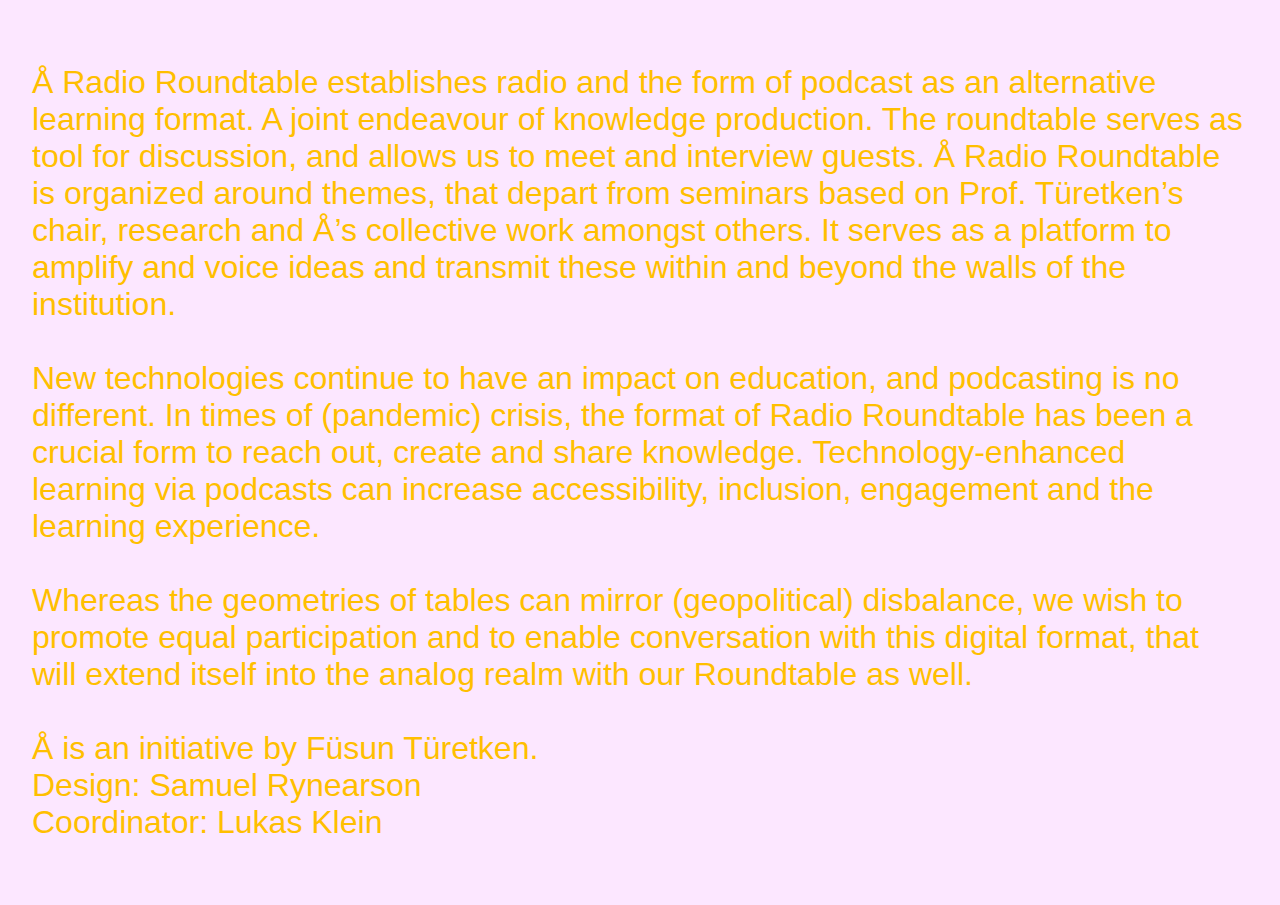
==== about.html @ 660b525c "Add files via upload" ====
<!DOCTYPE html>
<html lang="en">
<head>
    <meta charset="UTF-8">
    <meta http-equiv="X-UA-Compatible" content="IE=edge">
    <meta name="viewport" content="width=device-width, initial-scale=1.0">
    <title>Document</title>
    <link rel="stylesheet" href="styles.css">
</head>
<body>

<p>
        Å Radio Roundtable establishes radio and the form of podcast as an alternative learning format. A joint endeavour of knowledge production. The roundtable serves as tool for discussion, and allows us to meet and interview guests. Å Radio Roundtable is organized around themes, that depart from seminars based on Prof. Türetken’s chair, research and Å’s collective work amongst others. It serves as a platform to amplify and voice ideas and transmit these within and beyond the walls of the institution.
<br>
<br>
New technologies continue to have an impact on education, and podcasting is no different. In times of (pandemic) crisis, the format of Radio Roundtable has been a crucial form to reach out, create and share knowledge. Technology-enhanced learning via podcasts can increase accessibility, inclusion, engagement and the learning experience.
<br>
<br>
Whereas the geometries of tables can mirror (geopolitical) disbalance, we wish to promote equal participation and to enable conversation with this digital format, that will extend itself into the analog realm with our Roundtable as well.
<br>
<br>
Å is an initiative by Füsun Türetken. 
<br>
Design: Samuel Rynearson
<br>
Coordinator: Lukas Klein


    </p>
</body>
</html>
---- styles.css ----
html {
    scroll-behavior: smooth;
    -webkit-font-smoothing: antialiased;
    -moz-osx-font-smoothing: grayscale;
    text-rendering: optimizeLegibility;
  }

body {
    margin: 0;
    font-family: 'IBM Plex Sans', sans-serif;  
    background-color: #FCE7FF;
  }

  .center-me {
    display: flex;
    justify-content: center;
    align-items: center;
    font-size: 35em;
    height: 100vh;
    color: #363636;
    flex-wrap: nowrap;
  }

  .center-me-3 {
    display: flex;
    justify-content: center;
    align-items: center;
    font-size: 30em;
    height: 100vh;
    color: #FCE7FF;
    flex-wrap: nowrap;
    background-color: #ffbf00;
  }

  .small {
    font-size: 5em;
  }

  .center-me-2 {
    display: flex;
    justify-content: center;
    align-items: center;
    font-size: 12em;
    height: 100vh;
  }
  /* a {
    padding: .08em;
  } */

  a:link {
    color:#FCE7FF;
    text-decoration: none;
    font-weight: 200;
    
  }
  
  /* visited link */
  a:visited {
    color: #FCE7FF;
    text-decoration: none;
    
  }
  
  /* mouse over link */
  a:hover {
    color: #92ff8f;
    text-decoration: none;
    
    
  }
  
  /* selected link */
  a:active {
    color: #FCE7FF;
    text-decoration: none;
    
  }

.links {
    font-size: .05em;
    display: block;
    color: #FCE7FF;

}

.links a{
    margin: .7em;
    
}

#a {
    color: #ffbf00;
    font-weight: 400;

}

#a:hover {
    color: #92ff8f;
}

p {
    font-size: 2em;
    padding: 1em;
    color: #ffbf00;
}
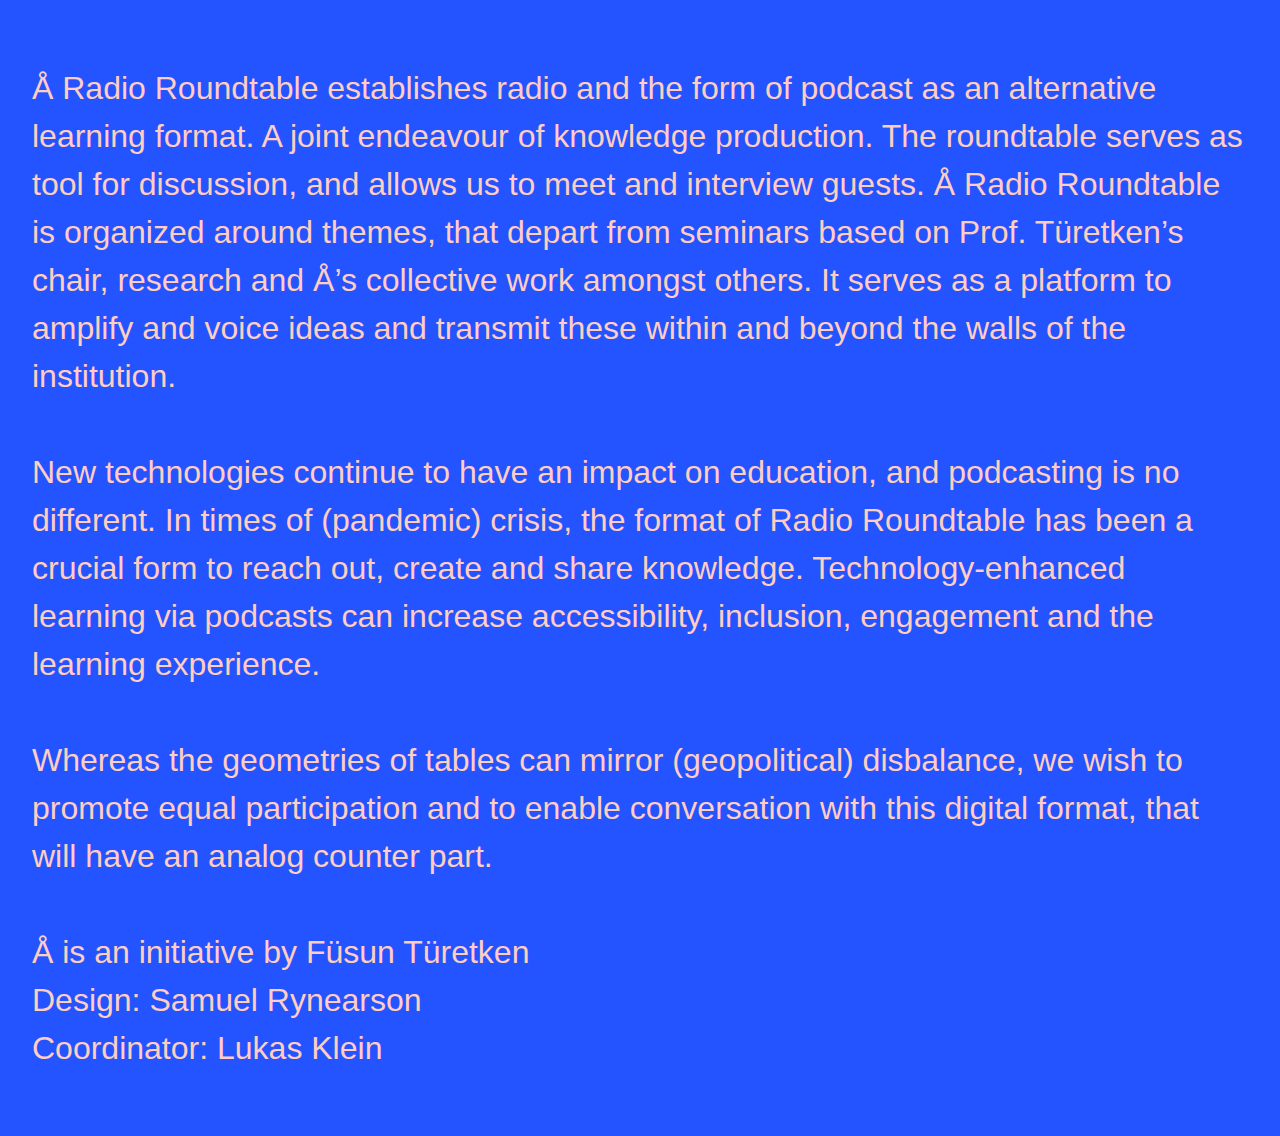
==== commit 63b2dd40: "Add files via upload" ====
--- a/about.html
+++ b/about.html
@@ -6,6 +6,8 @@
     <meta name="viewport" content="width=device-width, initial-scale=1.0">
     <title>Document</title>
     <link rel="stylesheet" href="styles.css">
+    <link rel="stylesheet" href="about.css">
+    <meta name="viewport" content="width=device-width, intial-scale=1">
 </head>
 <body>
 
@@ -16,10 +18,10 @@
 New technologies continue to have an impact on education, and podcasting is no different. In times of (pandemic) crisis, the format of Radio Roundtable has been a crucial form to reach out, create and share knowledge. Technology-enhanced learning via podcasts can increase accessibility, inclusion, engagement and the learning experience.
 <br>
 <br>
-Whereas the geometries of tables can mirror (geopolitical) disbalance, we wish to promote equal participation and to enable conversation with this digital format, that will extend itself into the analog realm with our Roundtable as well.
+Whereas the geometries of tables can mirror (geopolitical) disbalance, we wish to promote equal participation and to enable conversation with this digital format, that will have an analog counter part.
 <br>
 <br>
-Å is an initiative by Füsun Türetken. 
+Å is an initiative by Füsun Türetken 
 <br>
 Design: Samuel Rynearson
 <br>
--- a/styles.css
+++ b/styles.css
@@ -101,5 +101,7 @@
 p {
     font-size: 2em;
     padding: 1em;
-    color: #ffbf00;
+    color: #FFCDC2;
+    max-width: 40em;
+    line-height: 1.5em;
 }--- a/about.css
+++ b/about.css
@@ -0,0 +1,3 @@
+body{
+    background-color: #2454FF;
+}